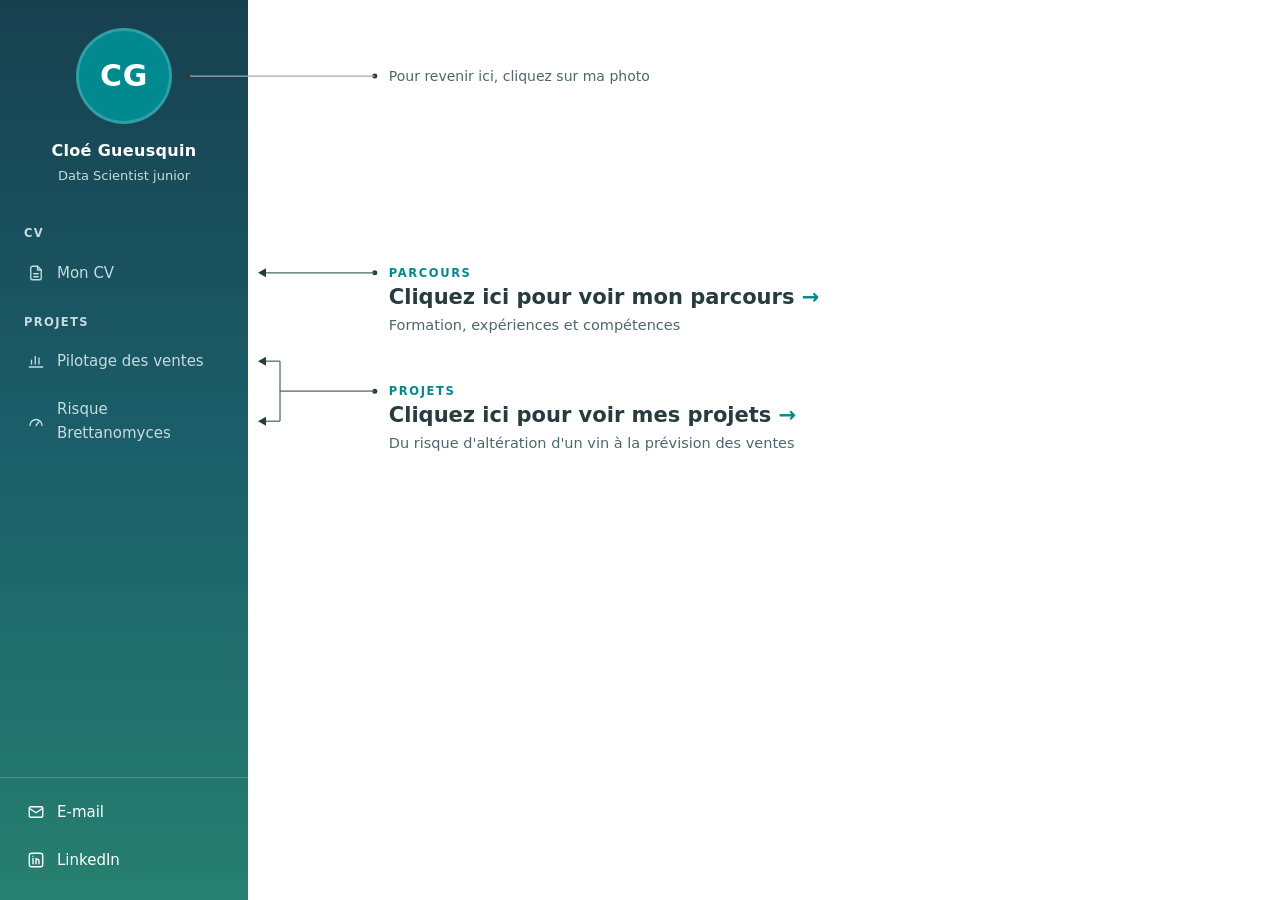
==== docs/recherche/index.html @ 4c0bf13d "Deuxieme portfolio oriente recherche appliquee (docs/recherche) : CV Data Scientist, Brettanomyces p" ====
<!doctype html>
<html lang="fr">
<head>
<meta charset="utf-8">
<meta name="viewport" content="width=device-width, initial-scale=1">
<title>Cloé Gueusquin · Data Scientist junior</title>
<meta name="description" content="Portfolio de Cloé Gueusquin, Data Scientist junior. CV et projets de modélisation.">
<link rel="stylesheet" href="../commun.css?v=6">
<style>
  /* Page d'accueil : une page blanche et trois renvois vers le menu, reliés par des traits fins. */
  body { background: var(--blanc); }
  .page-blanche { position: relative; min-height: 100vh; background: var(--blanc); }
  .visually-hidden { position: absolute; width: 1px; height: 1px; overflow: hidden; clip: rect(0 0 0 0); white-space: nowrap; }

  .note { position: absolute; left: clamp(96px, 11vw, 190px); z-index: 2; display: block; max-width: 560px; color: var(--texte); text-decoration: none; }
  .note .etiquette { display: block; font-size: 11.5px; line-height: 18px; font-weight: 700; letter-spacing: .14em; text-transform: uppercase; color: var(--teal); }
  .note .titre { display: block; margin-top: 2px; font-size: 21px; line-height: 1.3; font-weight: 600; color: var(--ardoise); }
  .note .titre::after { content: " →"; color: var(--teal); }
  .note .detail { display: block; margin-top: 4px; font-size: 14.5px; line-height: 1.5; color: var(--texte-2); }
  .note:hover .titre { color: var(--teal-fonce); }
  .note-photo .titre { margin: 0; font-size: 14px; font-weight: 400; color: var(--texte-2); }
  .note-photo .titre::after { content: none; }

  .liaisons { position: fixed; inset: 0; width: 100vw; height: 100vh; z-index: 1; pointer-events: none; }
  .liaisons path { fill: none; stroke: var(--gris-bleu); stroke-width: 1.25; }
  .liaisons .pointe, .liaisons .origine { fill: var(--ardoise); stroke: none; }
  .liaisons .discret { stroke: var(--gris); }

  .lateral .lien.designe { background: rgba(255, 255, 255, .1); color: var(--blanc); }
  .avatar.designe { border-color: var(--teal); }
</style>
</head>
<body>

<div class="pivoter" role="status">
  <svg viewBox="0 0 64 64" fill="none" stroke="currentColor" stroke-width="3" aria-hidden="true">
    <rect x="20" y="6" width="24" height="44" rx="4"/><line x1="29" y1="43" x2="35" y2="43"/>
    <path d="M50 30a18 18 0 0 1-18 18" stroke-dasharray="3 4"/>
  </svg>
  <strong>Tournez votre téléphone</strong>
  <p>Ce portfolio se consulte à l'horizontale, pour bien voir les tableaux de bord.</p>
</div>

<div class="app">
  <aside class="lateral" aria-label="Menu">
    <a class="profil-lateral" href="index.html"><span class="avatar"><img src="../img/photo.jpg" alt="Photo de Cloé Gueusquin" onerror="this.remove()">CG</span><strong>Cloé Gueusquin</strong><small>Data Scientist junior</small></a>
    <p class="rubrique">CV</p>
    <a class="lien" href="cv.html" title="Mon CV"><svg viewBox="0 0 24 24" fill="none" stroke="currentColor" stroke-width="1.8" stroke-linecap="round" stroke-linejoin="round" aria-hidden="true"><path d="M14 3H7a2 2 0 0 0-2 2v14a2 2 0 0 0 2 2h10a2 2 0 0 0 2-2V8z"/><path d="M14 3v5h5M9 13h6M9 17h6"/></svg><span>Mon CV</span></a>
    <p class="rubrique">Projets</p>
    <a class="lien" href="projets/pilotage-des-ventes.html" title="Pilotage des ventes"><svg viewBox="0 0 24 24" fill="none" stroke="currentColor" stroke-width="1.8" stroke-linecap="round" stroke-linejoin="round" aria-hidden="true"><path d="M3 20h18"/><path d="M6 16v-5M11 16V6M16 16v-8"/></svg><span>Pilotage des ventes</span></a>
    <a class="lien" href="projets/risque-brettanomyces.html" title="Risque Brettanomyces"><svg viewBox="0 0 24 24" fill="none" stroke="currentColor" stroke-width="1.8" stroke-linecap="round" stroke-linejoin="round" aria-hidden="true"><path d="M4 18a8 8 0 0 1 16 0"/><path d="m12 18 4-5"/></svg><span>Risque Brettanomyces</span></a>
    <div class="bas">
      <a class="lien" href="mailto:cloegueus1@gmail.com" title="E-mail"><svg viewBox="0 0 24 24" fill="none" stroke="currentColor" stroke-width="1.8" stroke-linecap="round" stroke-linejoin="round" aria-hidden="true"><rect x="3" y="5" width="18" height="14" rx="2"/><path d="m3 7 9 6 9-6"/></svg><span>E-mail</span></a>
      <a class="lien" href="https://www.linkedin.com/in/clo%C3%A9-gueusquin" title="LinkedIn"><svg viewBox="0 0 24 24" fill="none" stroke="currentColor" stroke-width="1.8" stroke-linecap="round" stroke-linejoin="round" aria-hidden="true"><rect x="3" y="3" width="18" height="18" rx="3"/><path d="M8 10v7M8 7v.01M12 17v-4a2 2 0 0 1 4 0v4M12 10v7"/></svg><span>LinkedIn</span></a>
    </div>
  </aside>

  <main class="principal page-blanche">
    <h1 class="visually-hidden">Portfolio de Cloé Gueusquin</h1>
    <a class="note note-photo" href="index.html" data-vers=".profil-lateral .avatar"><span class="titre">Pour revenir ici, cliquez sur ma photo</span></a>
    <a class="note note-cv" href="cv.html" data-vers='.lateral a[href="cv.html"]'>
      <span class="etiquette">Parcours</span>
      <span class="titre">Cliquez ici pour voir mon parcours</span>
      <span class="detail">Formation, expériences et compétences</span>
    </a>
    <a class="note note-dashboards" href="projets/pilotage-des-ventes.html" data-vers='.lateral a[href^="projets/"]'>
      <span class="etiquette">Projets</span>
      <span class="titre">Cliquez ici pour voir mes projets</span>
      <span class="detail">Du risque d'altération d'un vin à la prévision des ventes</span>
    </a>
    <svg class="liaisons" aria-hidden="true"></svg>
  </main>
</div>

<script>
// Chaque note est alignée sur le lien du menu qu'elle désigne, puis reliée à lui par un trait.
// Quand une note vise plusieurs liens, le trait se termine par une accolade qui les regroupe.
(() => {
  const svg = document.querySelector(".liaisons");
  const page = document.querySelector(".page-blanche");
  const notes = [...document.querySelectorAll(".note")];
  const ns = "http://www.w3.org/2000/svg";
  const creer = (nom, attributs) => {
    const el = document.createElementNS(ns, nom);
    Object.entries(attributs).forEach(([cle, valeur]) => el.setAttribute(cle, valeur));
    return svg.appendChild(el);
  };
  const pointe = (x, y) => creer("path", { class: "pointe", d: `M${x},${y} l8,-4.5 v9 z` });

  const tracer = () => {
    svg.replaceChildren();
    const haut = page.getBoundingClientRect().top;
    notes.forEach((note) => {
      const cibles = [...document.querySelectorAll(note.dataset.vers)].map((c) => c.getBoundingClientRect());
      if (!cibles.length) return;
      const centres = cibles.map((r) => r.top + r.height / 2);
      const y = (Math.min(...centres) + Math.max(...centres)) / 2;

      // La note se place de sorte que son étiquette soit à la hauteur de la cible.
      const repere = note.querySelector(".etiquette") || note.querySelector(".titre");
      const decalage = repere.getBoundingClientRect().top - note.getBoundingClientRect().top + repere.offsetHeight / 2;
      note.style.top = (y - haut - decalage) + "px";

      const depart = note.getBoundingClientRect().left - 14;
      const bord = Math.max(...cibles.map((r) => r.right)) + 10;
      const classe = note.classList.contains("note-photo") ? "discret" : "";
      creer("circle", { class: "origine", cx: depart, cy: y, r: 2.5 });
      if (cibles.length === 1) {
        creer("path", { class: classe, d: `M${depart},${y} H${bord + 8}` });
        pointe(bord, y);
        return;
      }
      const accolade = bord + 22;
      creer("path", { d: `M${depart},${y} H${accolade}` });
      creer("path", { d: `M${accolade},${Math.min(...centres)} V${Math.max(...centres)}` });
      centres.forEach((c) => {
        creer("path", { d: `M${accolade},${c} H${bord + 8}` });
        pointe(bord, c);
      });
    });
  };

  // Survoler une note éclaire le ou les liens du menu qu'elle désigne.
  notes.forEach((note) => {
    const liens = () => document.querySelectorAll(note.dataset.vers);
    note.addEventListener("mouseenter", () => liens().forEach((l) => l.classList.add("designe")));
    note.addEventListener("mouseleave", () => liens().forEach((l) => l.classList.remove("designe")));
  });

  addEventListener("resize", tracer);
  addEventListener("scroll", tracer, { passive: true });
  document.fonts.ready.then(tracer);
  tracer();
})();
</script>
</body>
</html>
---- docs/commun.css ----
/* Styles communs à toutes les pages du portfolio. */

:root {
  --ardoise: #263C3F;
  --ardoise-2: #31494C;
  --teal: #008A90;
  --teal-fonce: #00595E;
  --teal-clair: #E3F1F1;
  --gris-bleu: #4B686C;
  --gris: #A7A9AC;
  --fond: #F4F5F5;
  --blanc: #FFFFFF;
  --trait: #E3E8E8;
  --texte: #263C3F;
  --texte-2: #4B686C;
  --sur-fonce: #C5DCDE;
  --rayon: 4px;
  --ombre: 0 1px 2px rgba(38,60,63,.06), 0 4px 16px rgba(38,60,63,.08);
  --police: "Segoe UI", system-ui, -apple-system, "Helvetica Neue", Arial, sans-serif;
}

* { box-sizing: border-box; }
html { scroll-behavior: smooth; }
body { margin: 0; background: var(--fond); color: var(--texte); font: 16px/1.6 var(--police); }
a { color: var(--teal-fonce); }
img { max-width: 100%; height: auto; display: block; }
:focus-visible { outline: 3px solid var(--teal); outline-offset: 2px; }

.surtitre { text-transform: uppercase; letter-spacing: .12em; font-size: 13px; font-weight: 600; margin: 0 0 10px; }

.etiquettes { display: flex; flex-wrap: wrap; gap: 8px; list-style: none; margin: 0; padding: 0; }
.etiquettes li { background: var(--teal-clair); color: var(--teal-fonce); border-radius: 3px; padding: 4px 10px; font-size: 14px; font-weight: 600; }

/* Barre de navigation des pages intérieures (CV, projets). */
.navigation { background: var(--ardoise); }
.navigation .conteneur { display: flex; align-items: center; justify-content: space-between; gap: 16px; padding-top: 16px; padding-bottom: 16px; }
.navigation .signature { color: var(--blanc); font-weight: 600; text-decoration: none; letter-spacing: .02em; }
.navigation nav { display: flex; gap: 22px; }
.navigation nav a { color: var(--sur-fonce); text-decoration: none; font-size: 15px; }
.navigation nav a:hover, .navigation nav a[aria-current="page"] { color: var(--blanc); }
.conteneur { max-width: 1200px; margin: 0 auto; padding: 0 24px; }

/* --- Écran « Tournez votre téléphone » ------------------------------------
   Le portfolio se consulte sur un écran assez large : un téléphone tenu à la
   verticale affiche cet écran à la place du contenu. Un site web ne peut pas
   verrouiller l'orientation lui-même ; il le demande au visiteur. */

.pivoter { display: none; }

@media (orientation: portrait) and (max-width: 900px) {
  .pivoter {
    display: flex; position: fixed; inset: 0; z-index: 1000;
    flex-direction: column; align-items: center; justify-content: center; gap: 18px;
    padding: 32px; text-align: center; background: var(--ardoise); color: var(--blanc);
  }
  body { overflow: hidden; }
}

.pivoter svg { width: 88px; height: 88px; animation: pivoter 2.4s ease-in-out infinite; }
.pivoter strong { font-size: 22px; font-weight: 600; }
.pivoter p { margin: 0; color: var(--sur-fonce); max-width: 26ch; }

@keyframes pivoter {
  0%, 25%   { transform: rotate(0deg); }
  55%, 100% { transform: rotate(-90deg); }
}

@media (prefers-reduced-motion: reduce) {
  html { scroll-behavior: auto; }
  .pivoter svg { animation: none; transform: rotate(-90deg); }
}

/* --- Structure tableau de bord : barre latérale + zone principale ----------- */

.app { display: grid; grid-template-columns: 248px minmax(0, 1fr); min-height: 100vh; }

.lateral { position: sticky; top: 0; height: 100vh; overflow-y: auto; background: linear-gradient(180deg, #17404F 0%, #1B5F6A 50%, #26806F 100%); color: var(--blanc);
           display: flex; flex-direction: column; padding: 28px 0 16px; }
.profil-lateral { display: flex; flex-direction: column; align-items: center; text-align: center; gap: 2px; padding: 0 16px 22px; color: var(--blanc); text-decoration: none; }
.avatar { position: relative; overflow: hidden; width: 96px; height: 96px; margin-bottom: 12px; border-radius: 50%; border: 3px solid rgba(255, 255, 255, .18);
          background: var(--teal); display: grid; place-items: center; font-size: 30px; font-weight: 700; letter-spacing: .02em; }
.avatar img { position: absolute; inset: 0; width: 100%; height: 100%; object-fit: cover; }
.profil-lateral strong { font-size: 16px; font-weight: 600; letter-spacing: .02em; }
.profil-lateral small { font-size: 13px; color: var(--sur-fonce); }
.lateral .rubrique { margin: 0; padding: 16px 24px 6px; font-size: 11.5px; font-weight: 600; letter-spacing: .12em; text-transform: uppercase; color: var(--sur-fonce); }
.lateral .lien { display: flex; align-items: center; gap: 12px; padding: 12px 24px; color: var(--sur-fonce); text-decoration: none; font-size: 15px; border-left: 3px solid transparent; }
.lateral .lien:hover { background: rgba(255, 255, 255, .06); color: var(--blanc); }
.lateral .lien[aria-current="page"] { background: rgba(255, 255, 255, .16); border-left-color: var(--blanc); color: var(--blanc); font-weight: 600; }
.lateral .lien svg { flex: none; width: 18px; height: 18px; }
.lateral .bas { margin-top: auto; padding-top: 10px; border-top: 1px solid rgba(255, 255, 255, .18); display: grid; }
.lateral .bas .lien { color: var(--blanc); }

.principal { min-width: 0; padding: 26px 32px 40px; }
.barre-haut { display: flex; align-items: flex-end; justify-content: space-between; gap: 16px; padding-bottom: 18px; margin-bottom: 22px; border-bottom: 1px solid var(--trait); }
.barre-haut .fil { margin: 0 0 4px; font-size: 12.5px; font-weight: 600; letter-spacing: .1em; text-transform: uppercase; color: var(--teal); }
.barre-haut h1 { margin: 0; font-size: 26px; line-height: 1.2; font-weight: 600; }
.barre-haut .sous-titre { margin: 4px 0 0; color: var(--texte-2); }
.bouton-principal { flex: none; display: inline-flex; align-items: center; gap: 8px; padding: 10px 18px; border-radius: 4px; background: var(--teal); color: var(--blanc); font-weight: 600; font-size: 15px; text-decoration: none; }
.bouton-principal:hover { background: var(--teal-fonce); }
.carte-blanche { background: var(--blanc); border-radius: var(--rayon); box-shadow: var(--ombre); padding: 22px 24px; }
.carte-blanche > h2 { margin: 0 0 14px; font-size: 14px; font-weight: 700; letter-spacing: .06em; text-transform: uppercase; }
.pied { margin: 32px 0 0; font-size: 13.5px; color: var(--texte-2); }

/* Écran moyen ou téléphone à l'horizontale : la barre latérale ne garde que les icônes. */
@media (max-width: 960px) {
  .app { grid-template-columns: 72px minmax(0, 1fr); }
  .lateral { padding: 16px 0 12px; }
  .profil-lateral { padding: 0 0 12px; }
  .avatar { width: 46px; height: 46px; margin: 0; font-size: 16px; border-width: 2px; }
  .profil-lateral strong, .profil-lateral small, .lateral .rubrique { display: none; }
  .lateral .lien { justify-content: center; padding: 12px 0; }
  .lateral .lien span { position: absolute; width: 1px; height: 1px; overflow: hidden; clip: rect(0 0 0 0); white-space: nowrap; }
  .principal { padding: 20px 20px 32px; }
}

/* Sur grand écran, le contenu garde une largeur de lecture confortable, centrée. */
.principal > .barre-haut, .principal > main { max-width: 1280px; margin-left: auto; margin-right: auto; }
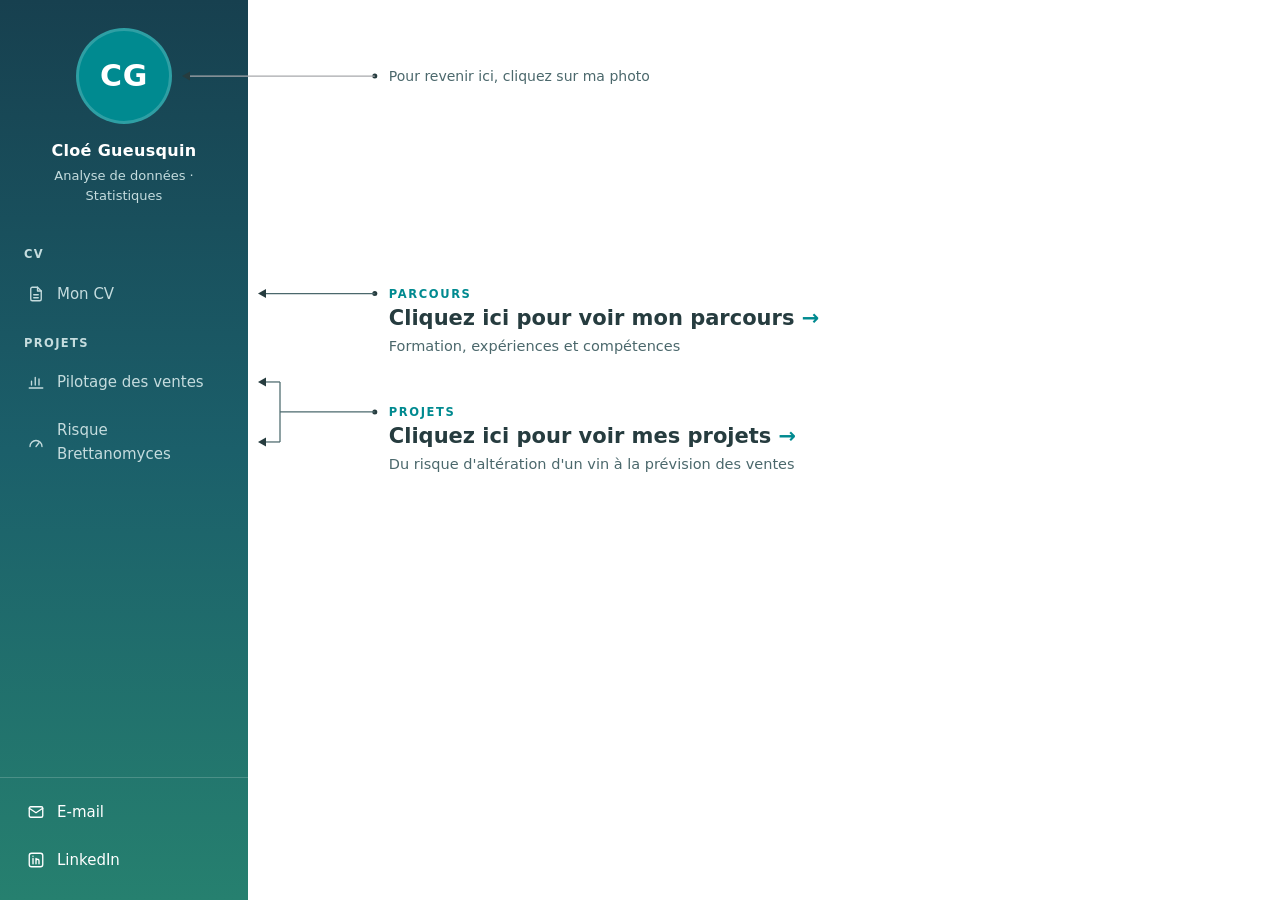
==== commit dd7223f4: "CV : diplomee (plus future diplomee), profil et titre generiques dans la version recherche Co-Author" ====
--- a/docs/recherche/index.html
+++ b/docs/recherche/index.html
@@ -3,8 +3,8 @@
 <head>
 <meta charset="utf-8">
 <meta name="viewport" content="width=device-width, initial-scale=1">
-<title>Cloé Gueusquin · Data Scientist junior</title>
-<meta name="description" content="Portfolio de Cloé Gueusquin, Data Scientist junior. CV et projets de modélisation.">
+<title>Cloé Gueusquin · Analyse de données</title>
+<meta name="description" content="Portfolio de Cloé Gueusquin, analyse de données et statistiques. CV et projets.">
 <link rel="stylesheet" href="../commun.css?v=6">
 <style>
   /* Page d'accueil : une page blanche et trois renvois vers le menu, reliés par des traits fins. */
@@ -43,7 +43,7 @@
 
 <div class="app">
   <aside class="lateral" aria-label="Menu">
-    <a class="profil-lateral" href="index.html"><span class="avatar"><img src="../img/photo.jpg" alt="Photo de Cloé Gueusquin" onerror="this.remove()">CG</span><strong>Cloé Gueusquin</strong><small>Data Scientist junior</small></a>
+    <a class="profil-lateral" href="index.html"><span class="avatar"><img src="../img/photo.jpg" alt="Photo de Cloé Gueusquin" onerror="this.remove()">CG</span><strong>Cloé Gueusquin</strong><small>Analyse de données · Statistiques</small></a>
     <p class="rubrique">CV</p>
     <a class="lien" href="cv.html" title="Mon CV"><svg viewBox="0 0 24 24" fill="none" stroke="currentColor" stroke-width="1.8" stroke-linecap="round" stroke-linejoin="round" aria-hidden="true"><path d="M14 3H7a2 2 0 0 0-2 2v14a2 2 0 0 0 2 2h10a2 2 0 0 0 2-2V8z"/><path d="M14 3v5h5M9 13h6M9 17h6"/></svg><span>Mon CV</span></a>
     <p class="rubrique">Projets</p>
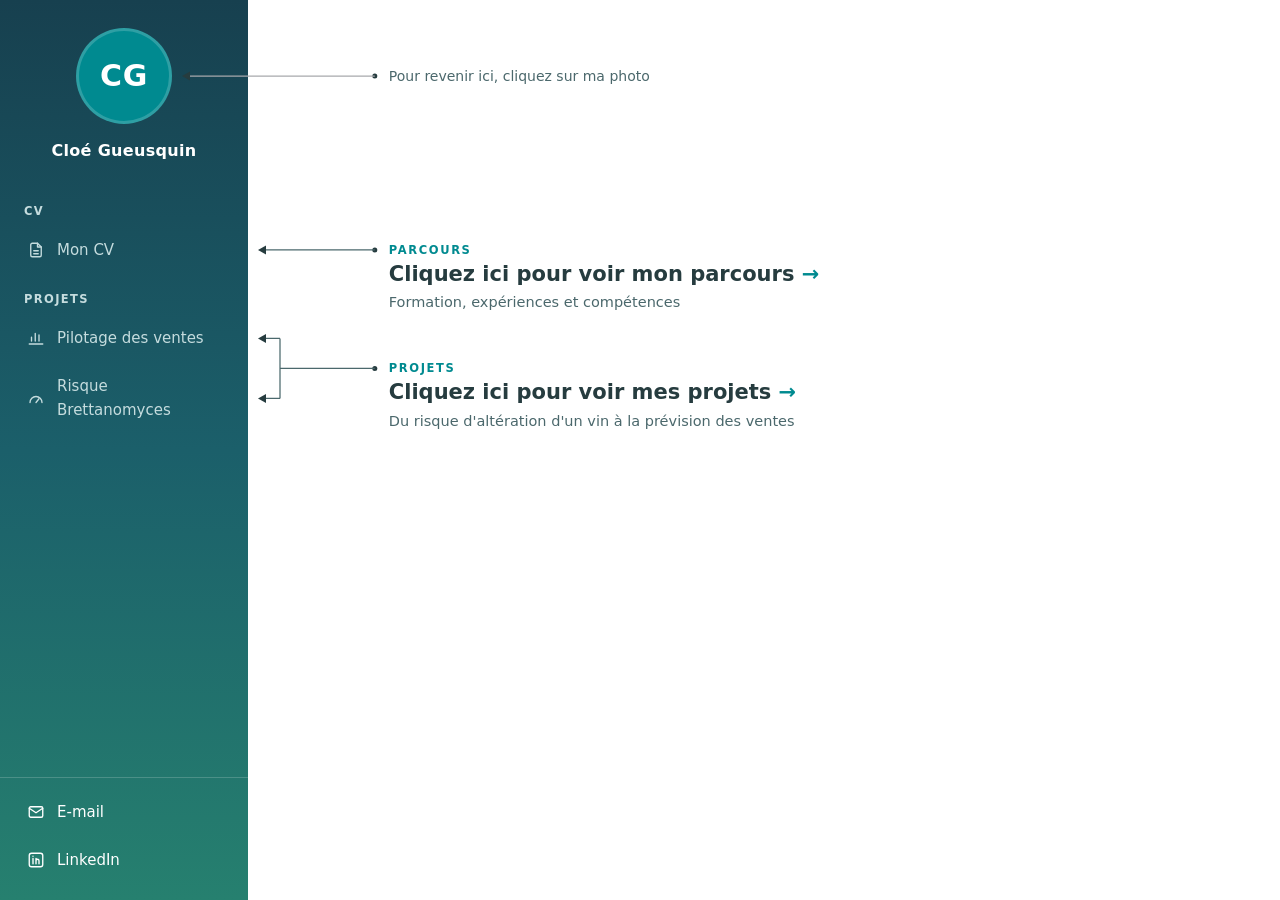
==== commit d84e0bdf: "Version recherche : plus de titre sous le nom Co-Authored-By: Claude Opus 5.5 <noreply@anthropic.com" ====
--- a/docs/recherche/index.html
+++ b/docs/recherche/index.html
@@ -3,7 +3,7 @@
 <head>
 <meta charset="utf-8">
 <meta name="viewport" content="width=device-width, initial-scale=1">
-<title>Cloé Gueusquin · Analyse de données</title>
+<title>Cloé Gueusquin</title>
 <meta name="description" content="Portfolio de Cloé Gueusquin, analyse de données et statistiques. CV et projets.">
 <link rel="stylesheet" href="../commun.css?v=6">
 <style>
@@ -38,12 +38,12 @@
     <path d="M50 30a18 18 0 0 1-18 18" stroke-dasharray="3 4"/>
   </svg>
   <strong>Tournez votre téléphone</strong>
-  <p>Ce portfolio se consulte à l'horizontale, pour bien voir les tableaux de bord.</p>
+  <p>Ce portfolio se consulte à l'horizontale, pour bien voir les projets.</p>
 </div>
 
 <div class="app">
   <aside class="lateral" aria-label="Menu">
-    <a class="profil-lateral" href="index.html"><span class="avatar"><img src="../img/photo.jpg" alt="Photo de Cloé Gueusquin" onerror="this.remove()">CG</span><strong>Cloé Gueusquin</strong><small>Analyse de données · Statistiques</small></a>
+    <a class="profil-lateral" href="index.html"><span class="avatar"><img src="../img/photo.jpg" alt="Photo de Cloé Gueusquin" onerror="this.remove()">CG</span><strong>Cloé Gueusquin</strong></a>
     <p class="rubrique">CV</p>
     <a class="lien" href="cv.html" title="Mon CV"><svg viewBox="0 0 24 24" fill="none" stroke="currentColor" stroke-width="1.8" stroke-linecap="round" stroke-linejoin="round" aria-hidden="true"><path d="M14 3H7a2 2 0 0 0-2 2v14a2 2 0 0 0 2 2h10a2 2 0 0 0 2-2V8z"/><path d="M14 3v5h5M9 13h6M9 17h6"/></svg><span>Mon CV</span></a>
     <p class="rubrique">Projets</p>
